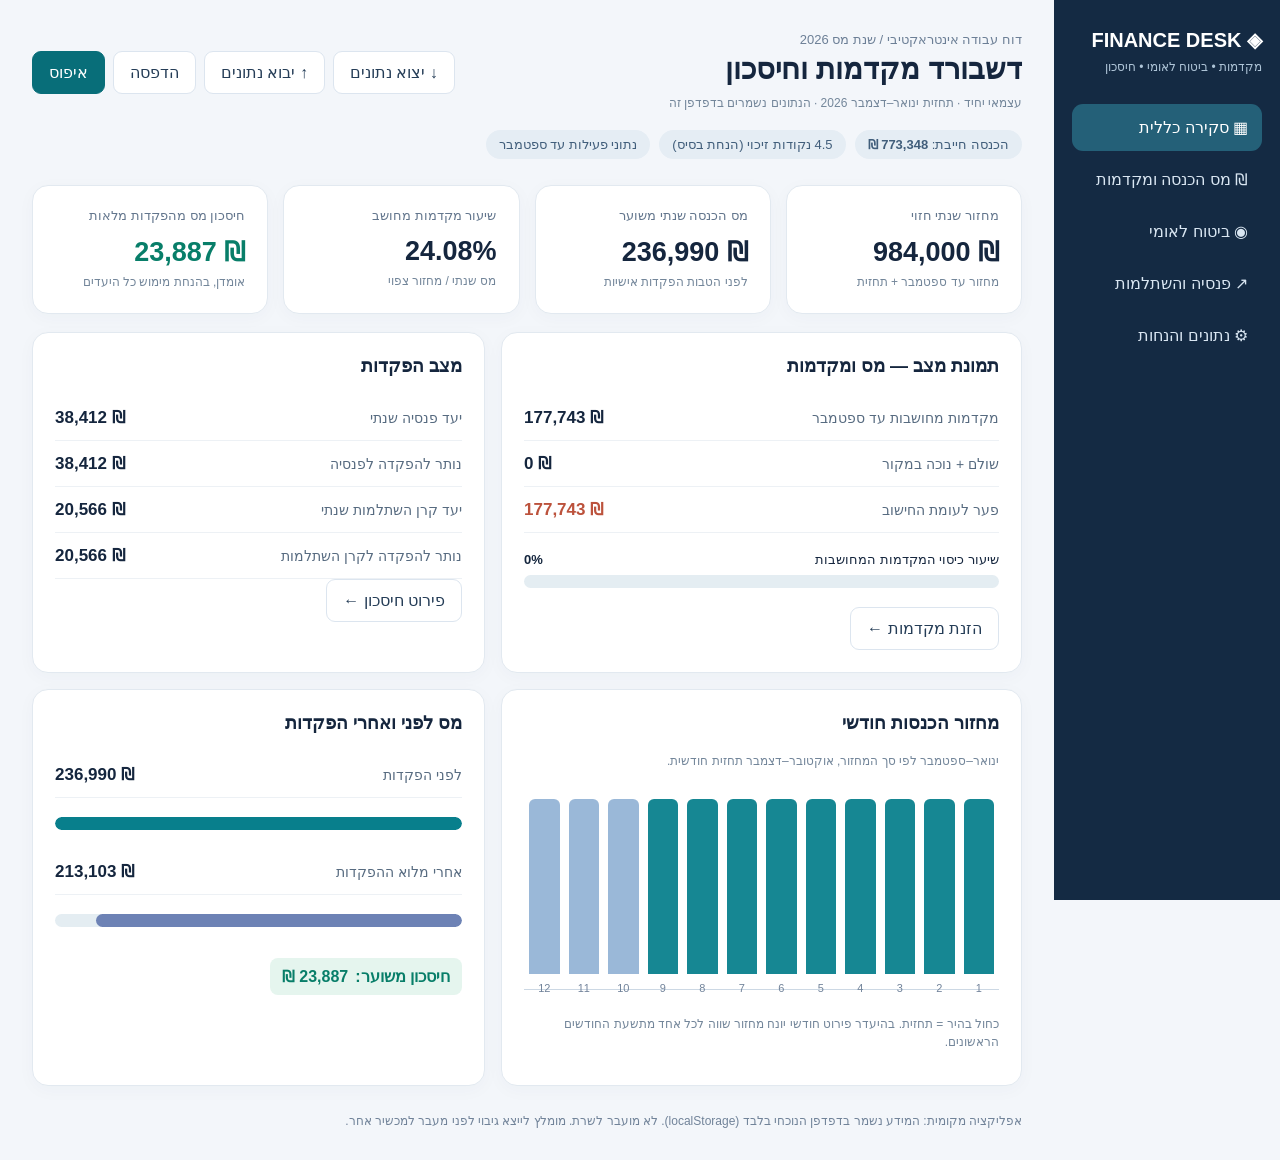
==== Finance-Dashboard-2026-Share.html @ 7346bfa4 "Project init" ====
<!doctype html>
<html lang="he" dir="rtl">
  <head>
    <meta charset="utf-8" />
    <meta name="viewport" content="width=device-width,initial-scale=1" />
    <title>דשבורד מקדמות וחיסכון | 2026</title>
    <link rel="stylesheet" href="Finance-Dashboard-2026-Share.css" />
  </head>
  <body>
    <aside>
      <div class="logo">◈ FINANCE DESK</div>
      <div class="subtitle">מקדמות • ביטוח לאומי • חיסכון</div>
      <button class="nav active" data-tab="overview">▦ סקירה כללית</button
      ><button class="nav" data-tab="income">₪ מס הכנסה ומקדמות</button
      ><button class="nav" data-tab="social">◉ ביטוח לאומי</button
      ><button class="nav" data-tab="savings">↗ פנסיה והשתלמות</button
      ><button class="nav" data-tab="settings">⚙ נתונים והנחות</button>
    </aside>
    <main>
      <div class="top">
        <div>
          <div class="eyebrow">דוח עבודה אינטראקטיבי / שנת מס 2026</div>
          <h1>דשבורד מקדמות וחיסכון</h1>
          <div class="small">
            עצמאי יחיד · תחזית ינואר–דצמבר 2026 · הנתונים נשמרים בדפדפן זה
          </div>
        </div>
        <div class="actions">
          <button class="btn" id="export">↓ יצוא נתונים</button
          ><button class="btn" id="importBtn">↑ יבוא נתונים</button
          ><input
            type="file"
            id="importFile"
            class="fileinput"
            accept=".json,application/json"
          /><button class="btn" id="print">הדפסה</button
          ><button class="btn primary" id="reset">איפוס</button>
        </div>
      </div>
      <div class="chips">
        <span class="chip">הכנסה חייבת: <b id="chipProfit"></b></span
        ><span class="chip">4.5 נקודות זיכוי (הנחת בסיס)</span
        ><span class="chip">נתוני פעילות עד ספטמבר</span>
      </div>
      <section id="overview" class="tab">
        <div class="kpis">
          <div class="card kpi">
            <div class="label">מחזור שנתי חזוי</div>
            <div class="value" id="revenue"></div>
            <div class="small">מחזור עד ספטמבר + תחזית</div>
          </div>
          <div class="card kpi">
            <div class="label">מס הכנסה שנתי משוער</div>
            <div class="value" id="incomeTax"></div>
            <div class="small">לפני הטבות הפקדות אישיות</div>
          </div>
          <div class="card kpi">
            <div class="label">שיעור מקדמות מחושב</div>
            <div class="value" id="advanceRate"></div>
            <div class="small">מס שנתי / מחזור צפוי</div>
          </div>
          <div class="card kpi">
            <div class="label">חיסכון מס מהפקדות מלאות</div>
            <div class="value positive" id="totalSaving"></div>
            <div class="small">אומדן, בהנחת מימוש כל היעדים</div>
          </div>
        </div>
        <div class="grid">
          <div class="card">
            <div class="section-title">תמונת מצב — מס ומקדמות</div>
            <div class="metric">
              <span>מקדמות מחושבות עד ספטמבר</span><b id="advanceTarget"></b>
            </div>
            <div class="metric">
              <span>שולם + נוכה במקור</span><b id="advancePaid"></b>
            </div>
            <div class="metric">
              <span>פער לעומת החישוב</span><b id="advanceGap"></b>
            </div>
            <div class="bar-wrap">
              <div class="bar-caption">
                <span>שיעור כיסוי המקדמות המחושבות</span
                ><b id="advanceCoverage"></b>
              </div>
              <div class="bar"><div id="advanceBar"></div></div>
            </div>
            <button class="btn" data-goto="income">הזנת מקדמות ←</button>
          </div>
          <div class="card">
            <div class="section-title">מצב הפקדות</div>
            <div class="metric">
              <span>יעד פנסיה שנתי</span><b id="pensionGoal"></b>
            </div>
            <div class="metric">
              <span>נותר להפקדה לפנסיה</span><b id="pensionRemain"></b>
            </div>
            <div class="metric">
              <span>יעד קרן השתלמות שנתי</span><b id="studyGoal"></b>
            </div>
            <div class="metric">
              <span>נותר להפקדה לקרן השתלמות</span><b id="studyRemain"></b>
            </div>
            <button class="btn" data-goto="savings">פירוט חיסכון ←</button>
          </div>
          <div class="card">
            <div class="section-title">מחזור הכנסות חודשי</div>
            <div class="small">
              ינואר–ספטמבר לפי סך המחזור, אוקטובר–דצמבר תחזית חודשית.
            </div>
            <div class="chart" id="revenueChart"></div>
            <p class="small chart-note">
              כחול בהיר = תחזית. בהיעדר פירוט חודשי יונח מחזור שווה לכל אחד
              מתשעת החודשים הראשונים.
            </p>
          </div>
          <div class="card">
            <div class="section-title">מס לפני ואחרי הפקדות</div>
            <div class="metric">
              <span>לפני הפקדות</span><b id="taxBefore"></b>
            </div>
            <div class="bar-wrap">
              <div class="bar"><div class="bar-fill-full"></div></div>
            </div>
            <div class="metric">
              <span>אחרי מלוא ההפקדות</span><b id="taxAfter"></b>
            </div>
            <div class="bar-wrap">
              <div class="bar alt"><div id="taxAfterBar"></div></div>
            </div>
            <div class="result-pill">
              חיסכון משוער: <span id="savingRepeat"></span>
            </div>
          </div>
        </div>
      </section>
      <section id="income" class="tab hidden">
        <div class="grid">
          <div class="card">
            <h2 class="section-title">מקדמות מס הכנסה</h2>
            <div class="field-grid">
              <div class="field">
                <label>מקדמות ששולמו עד ספטמבר (₪)</label
                ><input type="number" min="0" data-key="taxPaid" />
              </div>
              <div class="field">
                <label>ניכוי מס במקור עד ספטמבר (₪)</label
                ><input type="number" min="0" data-key="withheld" />
              </div>
            </div>
            <div class="metric">
              <span>אחוז מחושב מהמחזור</span><b id="taxRate2"></b>
            </div>
            <div class="metric">
              <span>מקדמות מחושבות עד ספטמבר</span><b id="taxTarget2"></b>
            </div>
            <div class="metric">
              <span>פער שנותר לעומת האומדן</span><b id="taxGap2"></b>
            </div>
            <div class="notice">
              השיעור המוצג הוא שיעור מומלץ לפי תחזית, ולא שיעור המקדמות הרשמי
              שנקבע לעסק. הפער אינו חוב למס הכנסה ואינו כולל הפרשי הצמדה או
              קנסות.
            </div>
          </div>
          <div class="card">
            <h2 class="section-title">איך חישבנו?</h2>
            <div class="metric">
              <span>מחזור חזוי שנתי</span><b id="annualRev2"></b>
            </div>
            <div class="metric">
              <span>הכנסה חייבת לפני ניכויים אישיים</span><b id="profit2"></b>
            </div>
            <div class="metric">
              <span>אומדן מס שנתי</span><b id="tax2"></b>
            </div>
            <div class="metric">
              <span>מחזור שהופק עד ספטמבר</span><b id="rev9"></b>
            </div>
            <p class="small">
              אפשר לשנות את הנחות הבסיס בלשונית נתונים והנחות. המס השנתי הוא
              אומדן חיצוני שנקבע על בסיס החישוב הקודם, ולא מחושב מחדש אוטומטית
              כאשר משנים רווח.
            </p>
          </div>
        </div>
      </section>
      <section id="social" class="tab hidden">
        <div class="grid">
          <div class="card">
            <h2 class="section-title">ביטוח לאומי ובריאות</h2>
            <div class="metric">
              <span>הכנסה חודשית משוערת לפני תקרה</span><b id="niBase"></b>
            </div>
            <div class="metric">
              <span>בסיס לחיוב, עד תקרה</span><b id="niCapped"></b>
            </div>
            <div class="metric">
              <span>מקדמה חודשית משוערת</span><b id="niMonthly"></b>
            </div>
            <div class="metric">
              <span>חיוב משוער ינואר–ספטמבר</span><b id="niTarget"></b>
            </div>
            <div class="metric">
              <span>פער לעומת תשלומים בפועל</span><b id="niGap"></b>
            </div>
          </div>
          <div class="card">
            <h2 class="section-title">תשלומים שבוצעו</h2>
            <div class="field">
              <label>ביטוח לאומי ששולם עד ספטמבר (₪)</label
              ><input type="number" min="0" data-key="niPaid" />
            </div>
            <div class="notice">
              זהו אומדן למעקב, לא דרישת תשלום רשמית. סכום המקדמה החודשית צריך
              להיבדק מול הודעת המקדמות והסטטוס האישי בביטוח הלאומי.
            </div>
          </div>
        </div>
      </section>
      <section id="savings" class="tab hidden">
        <div class="grid">
          <div class="card">
            <h2 class="section-title">פנסיה</h2>
            <div class="metric">
              <span>פנסיית חובה שנתית (אומדן)</span
              ><b id="pensionMandatory"></b>
            </div>
            <div class="metric">
              <span>הפקדה מומלצת לשנה</span><b id="pensionGoal2"></b>
            </div>
            <div class="field spaced-field">
              <label>הפקדות שבוצעו עד כה (₪)</label
              ><input type="number" min="0" data-key="pensionPaid" />
            </div>
            <div class="metric">
              <span>נותר להשלמת פנסיית חובה</span
              ><b id="pensionMandatoryGap"></b>
            </div>
            <div class="metric">
              <span>נותר להשלמת ההמלצה</span><b id="pensionRemaining2"></b>
            </div>
            <div class="metric">
              <span>חיסכון מס משוער בפנסיה, בהפקדה מלאה</span
              ><b id="pensionTaxSave"></b>
            </div>
          </div>
          <div class="card">
            <h2 class="section-title">קרן השתלמות</h2>
            <div class="metric">
              <span>הפקדה מומלצת לשנה</span><b id="studyGoal2"></b>
            </div>
            <div class="field spaced-field">
              <label>הפקדות שבוצעו עד כה (₪)</label
              ><input type="number" min="0" data-key="studyPaid" />
            </div>
            <div class="metric">
              <span>נותר להשלמת ההמלצה</span><b id="studyRemaining2"></b>
            </div>
            <div class="metric">
              <span>חיסכון מס משוער בהפקדה מלאה</span><b id="studyTaxSave"></b>
            </div>
            <div class="notice">
              סכומי החיסכון במס מוצגים בגין הפקדות מלאות ליעדים. הם אינם משקפים
              בהכרח את ההטבה שטרם נוצלה, והיא תלויה בהפקדות בפועל ובתנאי הזכאות.
            </div>
          </div>
        </div>
      </section>
      <section id="settings" class="tab hidden">
        <div class="card">
          <h2 class="section-title">נתוני בסיס והנחות לחישוב</h2>
          <div class="field-grid" id="settingsFields"></div>
          <div class="notice">
            עריכת הכנסה חייבת, נקודות זיכוי או תחזית מחזור לא מחשבת אוטומטית מס
            חדש. כדי לא להציג אומדן מס מטעה יש לעדכן את שדה ״מס שנתי לפני
            הפקדות״ בהתאם לחישוב מס מקצועי. כל המספרים בתחילת הדרך הם אומדני תיק
            2026 מהשיחה הקודמת, אינם שומה או הוראת תשלום.
          </div>
        </div>
      </section>
      <div class="foot">
        אפליקציה מקומית: המידע נשמר בדפדפן הנוכחי בלבד (localStorage). לא מועבר
        לשרת. מומלץ לייצא גיבוי לפני מעבר למכשיר אחר.
      </div>
    </main>
    <script src="Finance-Dashboard-2026-Share.js" defer></script>
  </body>
</html>
---- Finance-Dashboard-2026-Share.css ----
:root {
  font-family: Arial, "Segoe UI", sans-serif;
  color: #15263e;
  background: #f3f6fa;
  --blue: #154f76;
  --teal: #087f8c;
  --line: #dce5ef;
}
* {
  box-sizing: border-box;
}
body {
  margin: 0;
}
button,
input {
  font: inherit;
}
button {
  cursor: pointer;
}
aside {
  position: fixed;
  inset: 0 0 0 auto;
  width: 226px;
  background: #142a43;
  color: #fff;
  padding: 28px 18px;
  z-index: 2;
}
.logo {
  font-size: 20px;
  font-weight: 800;
  margin-bottom: 8px;
}
.subtitle {
  color: #aec4d7;
  font-size: 12px;
  margin-bottom: 30px;
}
.nav {
  display: block;
  padding: 14px;
  border-radius: 11px;
  margin: 5px 0;
  color: #d9e6f2;
  background: transparent;
  border: 0;
  text-align: right;
  width: 100%;
}
.nav.active,
.nav:hover {
  background: #246078;
  color: white;
}
main {
  margin-right: 226px;
  padding: 32px;
  max-width: 1660px;
}
.top {
  display: flex;
  gap: 14px;
  align-items: center;
  justify-content: space-between;
  flex-wrap: wrap;
}
.eyebrow {
  font-size: 13px;
  color: #6c7f96;
}
h1 {
  margin: 5px 0 8px;
  font-size: 29px;
}
p {
  line-height: 1.6;
}
.actions {
  display: flex;
  gap: 8px;
  flex-wrap: wrap;
}
.btn {
  padding: 11px 16px;
  background: white;
  border: 1px solid var(--line);
  border-radius: 9px;
  color: #253d57;
}
.btn.primary {
  background: #086e79;
  color: #fff;
  border-color: #086e79;
}
.chips {
  display: flex;
  gap: 9px;
  flex-wrap: wrap;
  margin: 18px 0 26px;
}
.chip {
  background: #e5edf4;
  border-radius: 100px;
  padding: 7px 13px;
  font-size: 13px;
  color: #415e7b;
}
.kpis {
  display: grid;
  grid-template-columns: repeat(4, minmax(150px, 1fr));
  gap: 15px;
}
.card {
  background: white;
  border: 1px solid #e2e9f0;
  border-radius: 16px;
  padding: 22px;
  box-shadow: 0 4px 18px #1d426508;
}
.kpi .label {
  font-size: 13px;
  color: #63768d;
}
.value {
  font-size: 27px;
  font-weight: 800;
  margin: 13px 0 5px;
  direction: ltr;
  text-align: right;
}
.small {
  font-size: 12px;
  color: #73869a;
  line-height: 1.5;
}
.positive {
  color: #087e69;
}
.negative {
  color: #bc523c;
}
.grid {
  display: grid;
  grid-template-columns: 1.15fr 1fr;
  gap: 16px;
  margin-top: 18px;
}
.section-title {
  font-size: 18px;
  font-weight: 800;
  margin: 0 0 18px;
}
.metric {
  display: flex;
  justify-content: space-between;
  align-items: center;
  border-bottom: 1px solid #edf1f5;
  padding: 12px 0;
  gap: 12px;
}
.metric:last-child {
  border: 0;
}
.metric span {
  color: #576b80;
  font-size: 14px;
}
.metric b {
  font-size: 17px;
  direction: ltr;
  white-space: nowrap;
}
.field-grid {
  display: grid;
  grid-template-columns: repeat(2, minmax(0, 1fr));
  gap: 14px;
}
.field label {
  display: block;
  font-size: 13px;
  color: #516a81;
  margin-bottom: 8px;
}
.field input {
  width: 100%;
  min-width: 0;
  border: 1px solid #cddae6;
  padding: 12px 13px;
  border-radius: 9px;
  background: #fcfdff;
  direction: ltr;
  text-align: right;
}
.field input:focus {
  outline: 2px solid #82d2d3;
}
.help {
  font-size: 12px;
  color: #758aa0;
  margin-top: 7px;
  line-height: 1.5;
}
.bar-wrap {
  margin: 19px 0;
}
.bar-caption {
  display: flex;
  justify-content: space-between;
  gap: 8px;
  font-size: 13px;
  margin-bottom: 8px;
}
.bar {
  height: 13px;
  border-radius: 9px;
  background: #e4edf2;
  overflow: hidden;
}
.bar > div {
  height: 100%;
  background: var(--teal);
  border-radius: 9px;
  transition: width 0.25s;
}
.bar.alt > div {
  background: #6d82b5;
}
.notice {
  border-right: 3px solid #d59e44;
  padding: 14px 16px;
  background: #fffbf0;
  font-size: 13px;
  line-height: 1.8;
  color: #715c39;
  margin: 20px 0;
}
.hidden {
  display: none !important;
}
.chart {
  height: 220px;
  display: flex;
  gap: 9px;
  align-items: flex-end;
  justify-content: space-around;
  padding: 22px 5px 15px;
  border-bottom: 1px solid #ccd8e4;
}
.chart-col {
  flex: 1;
  max-width: 48px;
  height: 100%;
  display: flex;
  flex-direction: column;
  justify-content: flex-end;
  align-items: center;
  position: relative;
}
.chart-stick {
  width: 100%;
  background: #168793;
  border-radius: 6px 6px 0 0;
  min-height: 2px;
}
.chart-stick.forecast {
  background: #9ab8d8;
}
.chart-label {
  position: absolute;
  top: 100%;
  margin-top: 8px;
  font-size: 11px;
  color: #71839a;
}
.result-pill {
  display: inline-flex;
  gap: 7px;
  align-items: center;
  padding: 9px 12px;
  border-radius: 8px;
  background: #e5f5ee;
  color: #087e69;
  font-weight: 700;
  margin-top: 12px;
}
.foot {
  font-size: 12px;
  color: #718399;
  margin-top: 28px;
}
.fileinput {
  display: none;
}
svg {
  max-width: 100%;
}
@media (max-width: 1130px) {
  .kpis {
    grid-template-columns: repeat(2, 1fr);
  }
  .grid {
    grid-template-columns: 1fr;
  }
}
@media (max-width: 700px) {
  aside {
    position: static;
    width: auto;
    padding: 16px;
  }
  .logo {
    font-size: 18px;
    margin: 0;
  }
  .subtitle {
    margin: 5px 0 12px;
  }
  .nav {
    display: inline-block;
    width: auto;
    padding: 9px 10px;
    font-size: 13px;
  }
  main {
    margin: 0;
    padding: 19px 14px;
  }
  .kpis {
    gap: 8px;
  }
  .card {
    padding: 16px;
  }
  .value {
    font-size: 21px;
  }
  h1 {
    font-size: 23px;
  }
  .field-grid {
    grid-template-columns: 1fr;
  }
  .top {
    align-items: flex-start;
  }
}
@media print {
  aside,
  .actions,
  .chips,
  .field input {
    display: none !important;
  }
  main {
    margin: 0;
    padding: 0;
  }
  .hidden {
    display: block !important;
  }
  .card {
    break-inside: avoid;
    box-shadow: none;
  }
  body {
    background: white;
  }
}

.chart-note {
  margin-top: 25px;
}

.spaced-field {
  margin-top: 18px;
}

.bar-fill-full {
  width: 100%;
}
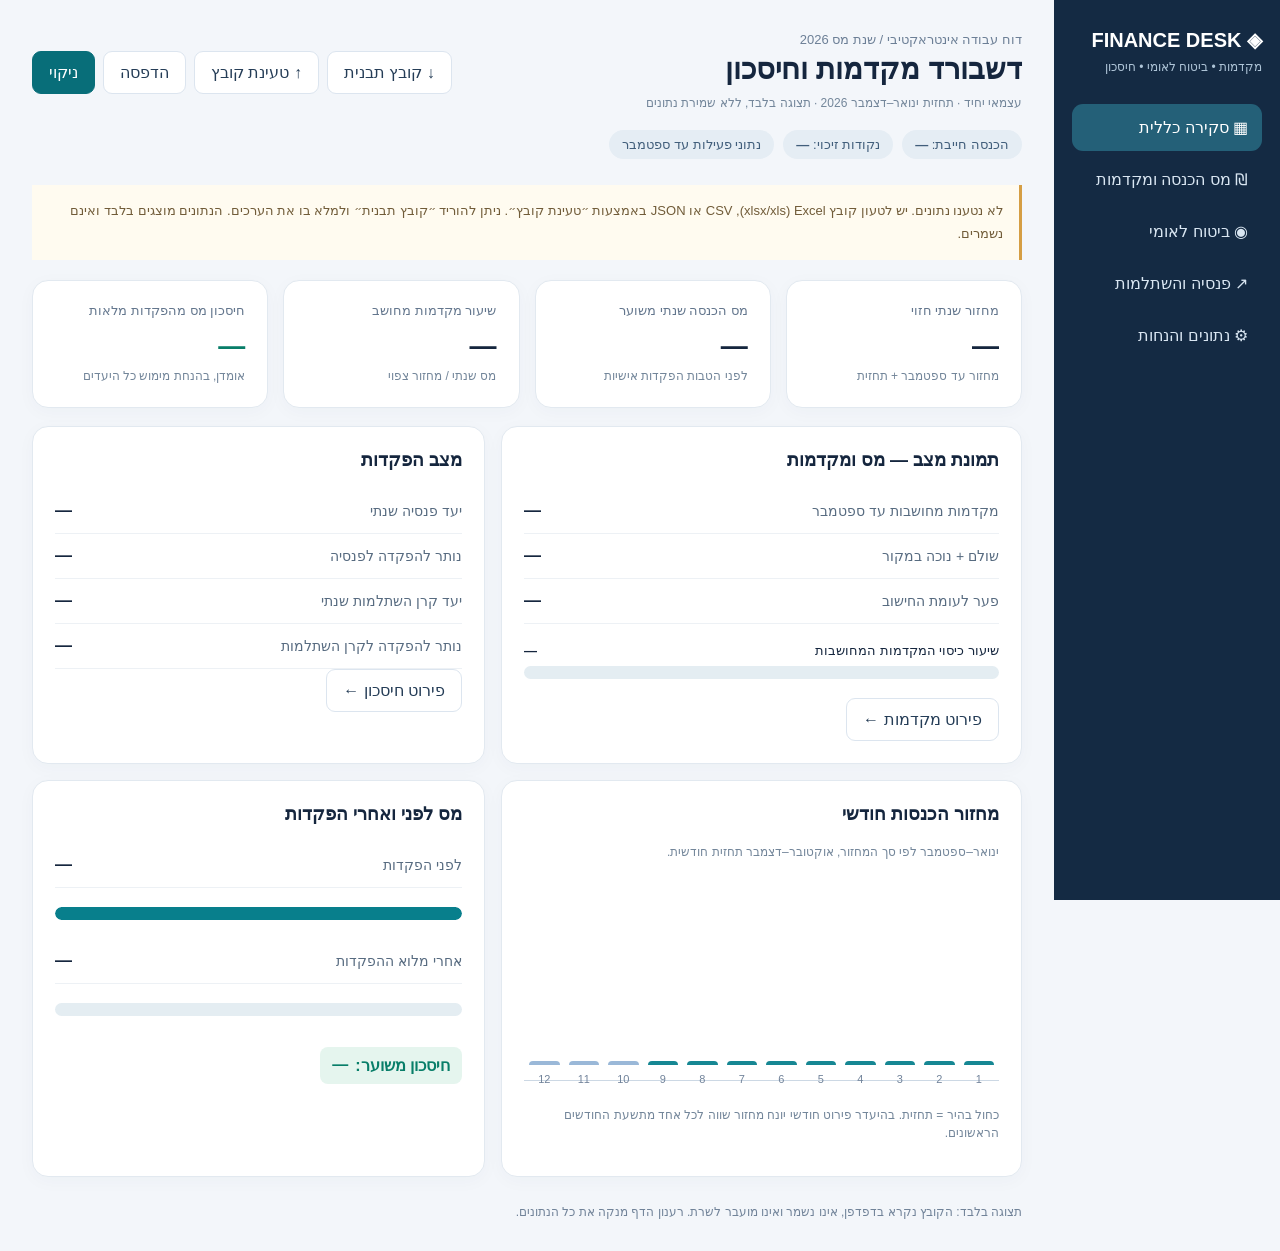
==== commit adde65be: "no inital data" ====
--- a/Finance-Dashboard-2026-Share.html
+++ b/Finance-Dashboard-2026-Share.html
@@ -22,25 +22,29 @@
           <div class="eyebrow">דוח עבודה אינטראקטיבי / שנת מס 2026</div>
           <h1>דשבורד מקדמות וחיסכון</h1>
           <div class="small">
-            עצמאי יחיד · תחזית ינואר–דצמבר 2026 · הנתונים נשמרים בדפדפן זה
+            עצמאי יחיד · תחזית ינואר–דצמבר 2026 · תצוגה בלבד, ללא שמירת נתונים
           </div>
         </div>
         <div class="actions">
-          <button class="btn" id="export">↓ יצוא נתונים</button
-          ><button class="btn" id="importBtn">↑ יבוא נתונים</button
+          <button class="btn" id="export">↓ קובץ תבנית</button
+          ><button class="btn" id="importBtn">↑ טעינת קובץ</button
           ><input
             type="file"
             id="importFile"
             class="fileinput"
-            accept=".json,application/json"
+            accept=".xlsx,.xls,.csv,.json"
           /><button class="btn" id="print">הדפסה</button
-          ><button class="btn primary" id="reset">איפוס</button>
+          ><button class="btn primary" id="reset">ניקוי</button>
         </div>
       </div>
       <div class="chips">
         <span class="chip">הכנסה חייבת: <b id="chipProfit"></b></span
-        ><span class="chip">4.5 נקודות זיכוי (הנחת בסיס)</span
+        ><span class="chip">נקודות זיכוי: <b id="chipCredits"></b></span
         ><span class="chip">נתוני פעילות עד ספטמבר</span>
+      </div>
+      <div class="notice" id="emptyState">
+        לא נטענו נתונים. יש לטעון קובץ Excel ‏(xlsx/xls), CSV או JSON באמצעות ״טעינת קובץ״. ניתן להוריד
+        ״קובץ תבנית״ ולמלא בו את הערכים. הנתונים מוצגים בלבד ואינם נשמרים.
       </div>
       <section id="overview" class="tab">
         <div class="kpis">
@@ -84,7 +88,7 @@
               </div>
               <div class="bar"><div id="advanceBar"></div></div>
             </div>
-            <button class="btn" data-goto="income">הזנת מקדמות ←</button>
+            <button class="btn" data-goto="income">פירוט מקדמות ←</button>
           </div>
           <div class="card">
             <div class="section-title">מצב הפקדות</div>
@@ -137,15 +141,9 @@
         <div class="grid">
           <div class="card">
             <h2 class="section-title">מקדמות מס הכנסה</h2>
-            <div class="field-grid">
-              <div class="field">
-                <label>מקדמות ששולמו עד ספטמבר (₪)</label
-                ><input type="number" min="0" data-key="taxPaid" />
-              </div>
-              <div class="field">
-                <label>ניכוי מס במקור עד ספטמבר (₪)</label
-                ><input type="number" min="0" data-key="withheld" />
-              </div>
+            <div>
+              <div class="metric"><span>מקדמות ששולמו עד ספטמבר</span><b id="taxPaid"></b></div>
+              <div class="metric"><span>ניכוי מס במקור עד ספטמבר</span><b id="withheld"></b></div>
             </div>
             <div class="metric">
               <span>אחוז מחושב מהמחזור</span><b id="taxRate2"></b>
@@ -177,9 +175,8 @@
               <span>מחזור שהופק עד ספטמבר</span><b id="rev9"></b>
             </div>
             <p class="small">
-              אפשר לשנות את הנחות הבסיס בלשונית נתונים והנחות. המס השנתי הוא
-              אומדן חיצוני שנקבע על בסיס החישוב הקודם, ולא מחושב מחדש אוטומטית
-              כאשר משנים רווח.
+              הנחות הבסיס מוצגות בלשונית נתונים והנחות, כפי שנטענו מהקובץ. המס
+              השנתי נלקח מהקובץ ואינו מחושב מחדש מתוך הרווח.
             </p>
           </div>
         </div>
@@ -206,10 +203,7 @@
           </div>
           <div class="card">
             <h2 class="section-title">תשלומים שבוצעו</h2>
-            <div class="field">
-              <label>ביטוח לאומי ששולם עד ספטמבר (₪)</label
-              ><input type="number" min="0" data-key="niPaid" />
-            </div>
+            <div class="metric"><span>ביטוח לאומי ששולם עד ספטמבר</span><b id="niPaid"></b></div>
             <div class="notice">
               זהו אומדן למעקב, לא דרישת תשלום רשמית. סכום המקדמה החודשית צריך
               להיבדק מול הודעת המקדמות והסטטוס האישי בביטוח הלאומי.
@@ -228,10 +222,7 @@
             <div class="metric">
               <span>הפקדה מומלצת לשנה</span><b id="pensionGoal2"></b>
             </div>
-            <div class="field spaced-field">
-              <label>הפקדות שבוצעו עד כה (₪)</label
-              ><input type="number" min="0" data-key="pensionPaid" />
-            </div>
+            <div class="metric"><span>הפקדות שבוצעו עד כה</span><b id="pensionPaid"></b></div>
             <div class="metric">
               <span>נותר להשלמת פנסיית חובה</span
               ><b id="pensionMandatoryGap"></b>
@@ -249,10 +240,7 @@
             <div class="metric">
               <span>הפקדה מומלצת לשנה</span><b id="studyGoal2"></b>
             </div>
-            <div class="field spaced-field">
-              <label>הפקדות שבוצעו עד כה (₪)</label
-              ><input type="number" min="0" data-key="studyPaid" />
-            </div>
+            <div class="metric"><span>הפקדות שבוצעו עד כה</span><b id="studyPaid"></b></div>
             <div class="metric">
               <span>נותר להשלמת ההמלצה</span><b id="studyRemaining2"></b>
             </div>
@@ -269,20 +257,20 @@
       <section id="settings" class="tab hidden">
         <div class="card">
           <h2 class="section-title">נתוני בסיס והנחות לחישוב</h2>
-          <div class="field-grid" id="settingsFields"></div>
+          <div id="settingsFields"></div>
           <div class="notice">
-            עריכת הכנסה חייבת, נקודות זיכוי או תחזית מחזור לא מחשבת אוטומטית מס
-            חדש. כדי לא להציג אומדן מס מטעה יש לעדכן את שדה ״מס שנתי לפני
-            הפקדות״ בהתאם לחישוב מס מקצועי. כל המספרים בתחילת הדרך הם אומדני תיק
-            2026 מהשיחה הקודמת, אינם שומה או הוראת תשלום.
+            הערכים מוצגים כפי שנטענו מהקובץ. המס השנתי אינו מחושב מחדש מתוך
+            הכנסה חייבת, נקודות זיכוי או תחזית מחזור, ויש לוודא שהוא מבוסס על
+            חישוב מס מקצועי. המספרים הם אומדנים, ואינם שומה או הוראת תשלום.
           </div>
         </div>
       </section>
       <div class="foot">
-        אפליקציה מקומית: המידע נשמר בדפדפן הנוכחי בלבד (localStorage). לא מועבר
-        לשרת. מומלץ לייצא גיבוי לפני מעבר למכשיר אחר.
+        תצוגה בלבד: הקובץ נקרא בדפדפן, אינו נשמר ואינו מועבר לשרת. רענון הדף
+        מנקה את כל הנתונים.
       </div>
     </main>
+    <script src="vendor/xlsx.full.min.js" defer></script>
     <script src="Finance-Dashboard-2026-Share.js" defer></script>
   </body>
 </html>
